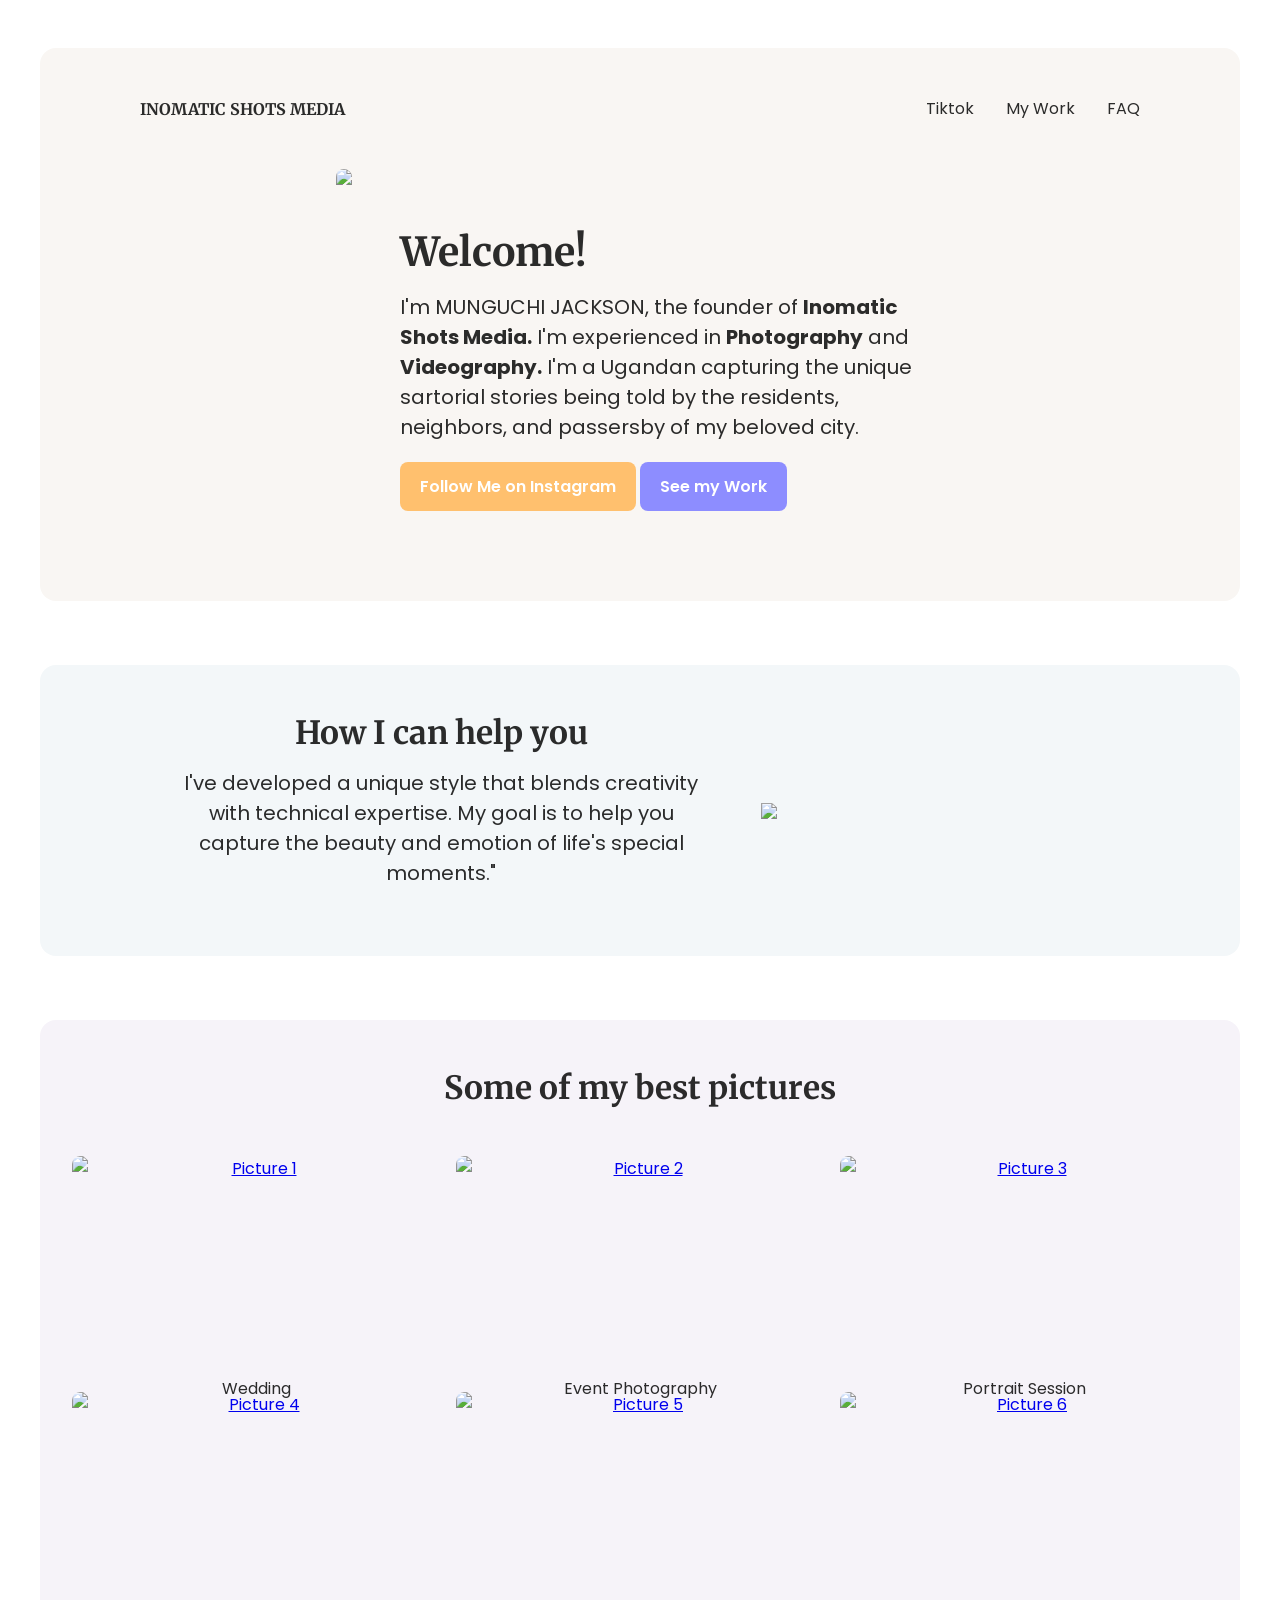
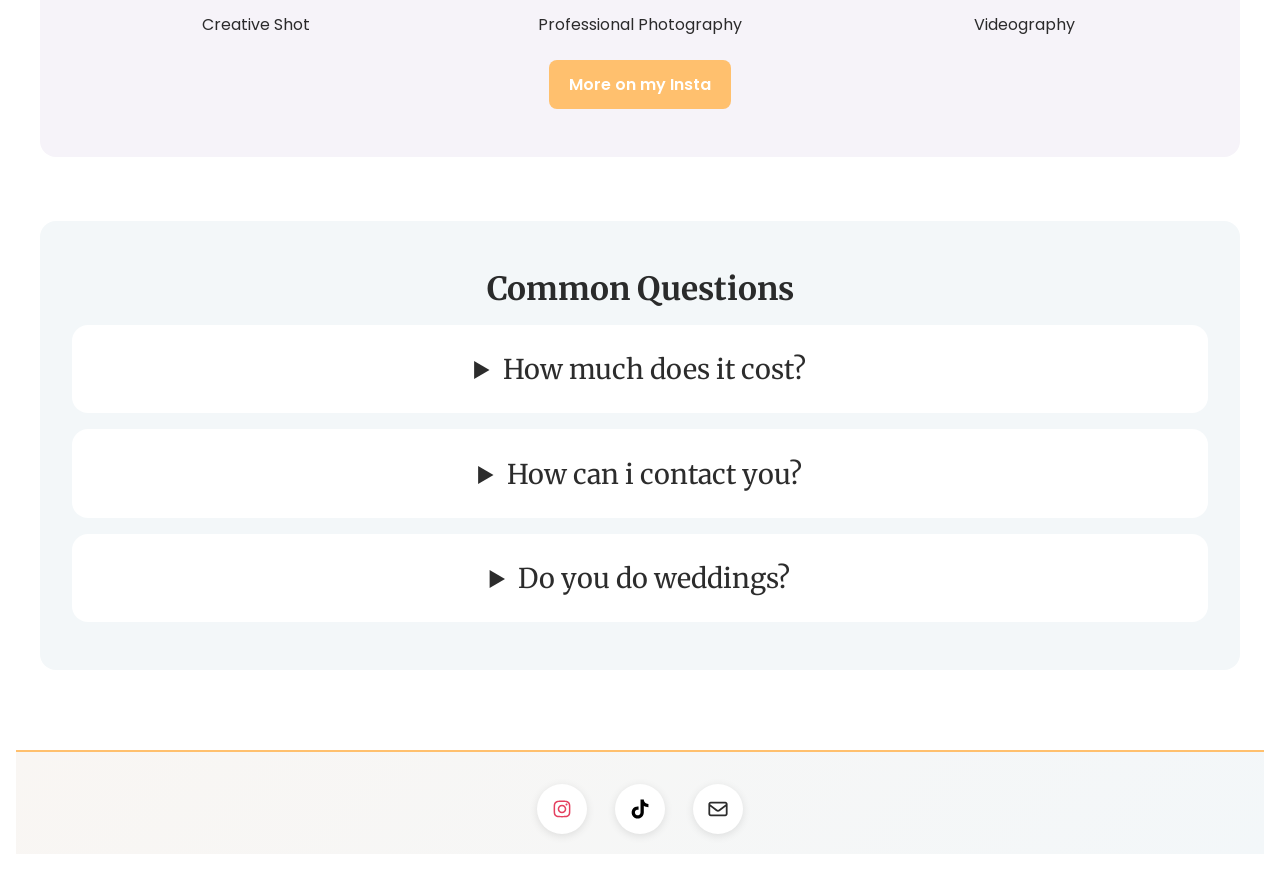
==== index.html @ 3f4a567a "Update index.html" ====
<!DOCTYPE html>
<html lang="en">
<head>
    <meta charset="UTF-8">
    <meta name="viewport" content="width=device-width, initial-scale=1.0">
    <title>INOMATIC SHOTS MEDIA</title>
    <link rel="stylesheet" href="style.css">
</head>
<body>
  <header>
    <nav>
      <ul>
        <li><a href="index.html">INOMATIC SHOTS MEDIA</a></li>
        <li><a href="index.html"></a></li>
        <li><a href="index.html">Tiktok</a></li>
        <li><a href="#my-work">My Work</a></li>
        <li><a href="#How-I-can-help-you">FAQ</a></li>
      </ul>
    </nav>
    <div class="flex-container">
      <img height="400px" widith="300px" src="images/IMG-20260106-WA0509.jpg">
      <div class="text-container">
        <h1>Welcome!</h1>
        <p>I'm MUNGUCHI JACKSON, the founder of <strong>Inomatic Shots Media.</strong> I'm experienced in <strong>Photography</strong> and <strong>Videography.</strong> I'm a Ugandan capturing the unique sartorial stories being told by the residents, neighbors, and passersby of my beloved city.</p>
        <a href="https://www.instagram.com/inomaticshotsmedia?igsh=czU2dWtiMXhmczNu&utm_source=qr" class="cta-button">Follow Me on Instagram</a>
        <a href="#my-work" class="cta-button secondary">See my Work</a>
      </div>
    </div>
  </header> 
    
  <section id="How-I-can-help-you">
      <div class="flex-container">
          <div class="text-container">
              <h2>How I can help you</h2>
              <p>I've developed a unique style that blends creativity with technical expertise. My goal is to help you capture the beauty and emotion of life's special moments."</p>
          </div>
          <img width="350px" src="images/undraw_product-photography_pouq.svg">
      </div>
  </section> 
   
  <section id="my-work"> 
      <h2>Some of my best pictures</h2>
      <div class="grid-container">
          <figure style="grid-area: img-1;">
          <a href="images/IMG-20260106-WA0435.jpg" target="_blank" aria-label="Open image 1">
            <img src="images/IMG-20260106-WA0435.jpg" alt="Picture 1">
          </a>
          <figcaption>Wedding</figcaption>
        </figure>
        <figure style="grid-area: img-2;">
          <a href="images/IMG-20260106-WA0458.jpg" target="_blank" aria-label="Open image 2">
            <img src="images/IMG-20260106-WA0458.jpg" alt="Picture 2">
          </a>
          <figcaption>Event Photography</figcaption>
        </figure>
        <figure style="grid-area: img-3;">
          <a href="images/IMG-20260106-WA0470.jpg" target="_blank" aria-label="Open image 3">
            <img src="images/IMG-20260106-WA0470.jpg" alt="Picture 3">
          </a>
          <figcaption>Portrait Session</figcaption>
        </figure>
        <figure style="grid-area: img-4;">
          <a href="images/IMG-20260106-WA0492.jpg" target="_blank" aria-label="Open image 4">
            <img src="images/IMG-20260106-WA0492.jpg" alt="Picture 4">
          </a>
          <figcaption>Creative Shot</figcaption>
        </figure>
        <figure style="grid-area: img-5;">
          <a href="images/IMG-20260106-WA0478.jpg" target="_blank" aria-label="Open image 5">
            <img src="images/IMG-20260106-WA0478.jpg" alt="Picture 5">
          </a>
          <figcaption>Professional Photography</figcaption>
        </figure>
        <figure style="grid-area: img-6;">
          <a href="images/IMG-20260106-WA0474.jpg" target="_blank" aria-label="Open image 6">
            <img src="images/IMG-20260106-WA0474.jpg" alt="Picture 6">
          </a>
          <figcaption>Videography</figcaption>
        </figure> 
     </div>
      <a href="https://www.instagram.com/inomaticshotsmedia?igsh=czU2dWtiMXhmczNu&utm_source=qr" class="cta-button">More on my Insta</a>
  </section>
    
    <section>
        <h2>Common Questions</h2>
        <details>
            <summary>How much does it cost?</summary>
            <p>Ah, Pricing can vary depending on several factors, like the type of photo, location, and what you'll be using it for. Are you looking for a casual shoot or something more professional? 📸 Let's chat about your needs, and I'll give you a better idea!</p>
        </details>
        <details>
            <summary>How can i contact you?</summary>
            <p>Ah, Pricing can vary depending on several factors, like the type of photo, location, and what you'll be using it for. Are you looking for a casual shoot or something more professional? 📸 Let's chat about your needs, and I'll give you a better idea!</p>
        </details>
        <details>
            <summary>Do you do weddings?</summary>
            <p>Ah, Pricing can vary depending on several factors, like the type of photo, location, and what you'll be using it for. Are you looking for a casual shoot or something more professional? 📸 Let's chat about your needs.</p>
        </details>
    </section>
    <footer class="site-footer">
    <a class="social instagram" href="https://www.instagram.com/inomaticshotsmedia" target="_blank" rel="noopener noreferrer" aria-label="Inomatic Shots Media on Instagram">
      <svg xmlns="http://www.w3.org/2000/svg" viewBox="0 0 640 640"><!--!Font Awesome Free v7.2.0 by @fontawesome - https://fontawesome.com License - https://fontawesome.com/license/free Copyright 2026 Fonticons, Inc.--><path d="M320.3 205C256.8 204.8 205.2 256.2 205 319.7C204.8 383.2 256.2 434.8 319.7 435C383.2 435.2 434.8 383.8 435 320.3C435.2 256.8 383.8 205.2 320.3 205zM319.7 245.4C360.9 245.2 394.4 278.5 394.6 319.7C394.8 360.9 361.5 394.4 320.3 394.6C279.1 394.8 245.6 361.5 245.4 320.3C245.2 279.1 278.5 245.6 319.7 245.4zM413.1 200.3C413.1 185.5 425.1 173.5 439.9 173.5C454.7 173.5 466.7 185.5 466.7 200.3C466.7 215.1 454.7 227.1 439.9 227.1C425.1 227.1 413.1 215.1 413.1 200.3zM542.8 227.5C541.1 191.6 532.9 159.8 506.6 133.6C480.4 107.4 448.6 99.2 412.7 97.4C375.7 95.3 264.8 95.3 227.8 97.4C192 99.1 160.2 107.3 133.9 133.5C107.6 159.7 99.5 191.5 97.7 227.4C95.6 264.4 95.6 375.3 97.7 412.3C99.4 448.2 107.6 480 133.9 506.2C160.2 532.4 191.9 540.6 227.8 542.4C264.8 544.5 375.7 544.5 412.7 542.4C448.6 540.7 480.4 532.5 506.6 506.2C532.8 480 541 448.2 542.8 412.3C544.9 375.3 544.9 264.5 542.8 227.5zM495 452C487.2 471.6 472.1 486.7 452.4 494.6C422.9 506.3 352.9 503.6 320.3 503.6C287.7 503.6 217.6 506.2 188.2 494.6C168.6 486.8 153.5 471.7 145.6 452C133.9 422.5 136.6 352.5 136.6 319.9C136.6 287.3 134 217.2 145.6 187.8C153.4 168.2 168.5 153.1 188.2 145.2C217.7 133.5 287.7 136.2 320.3 136.2C352.9 136.2 423 133.6 452.4 145.2C472 153 487.1 168.1 495 187.8C506.7 217.3 504 287.3 504 319.9C504 352.5 506.7 422.6 495 452z"/>
      </svg>
    </a>

    <a class="social tiktok" href="https://www.tiktok.com/@inomatic_shots_ug" target="_blank" rel="noopener noreferrer" aria-label="Inomatic Shots Media on TikTok">
      <svg xmlns="http://www.w3.org/2000/svg" viewBox="0 0 640 640"><!--!Font Awesome Free v7.2.0 by @fontawesome - https://fontawesome.com License - https://fontawesome.com/license/free Copyright 2026 Fonticons, Inc.--><path d="M544.5 273.9C500.5 274 457.5 260.3 421.7 234.7L421.7 413.4C421.7 446.5 411.6 478.8 392.7 506C373.8 533.2 347.1 554 316.1 565.6C285.1 577.2 251.3 579.1 219.2 570.9C187.1 562.7 158.3 545 136.5 520.1C114.7 495.2 101.2 464.1 97.5 431.2C93.8 398.3 100.4 365.1 116.1 336C131.8 306.9 156.1 283.3 185.7 268.3C215.3 253.3 248.6 247.8 281.4 252.3L281.4 342.2C266.4 337.5 250.3 337.6 235.4 342.6C220.5 347.6 207.5 357.2 198.4 369.9C189.3 382.6 184.4 398 184.5 413.8C184.6 429.6 189.7 444.8 199 457.5C208.3 470.2 221.4 479.6 236.4 484.4C251.4 489.2 267.5 489.2 282.4 484.3C297.3 479.4 310.4 469.9 319.6 457.2C328.8 444.5 333.8 429.1 333.8 413.4L333.8 64L421.8 64C421.7 71.4 422.4 78.9 423.7 86.2C426.8 102.5 433.1 118.1 442.4 131.9C451.7 145.7 463.7 157.5 477.6 166.5C497.5 179.6 520.8 186.6 544.6 186.6L544.6 274z"/></svg>
    </a>

    <a class="social email" href="mailto:jackson.munguchi5@gmail.com?subject=Booking%20Inquiry" aria-label="Email Inomatic Shots Media">
      <svg xmlns="http://www.w3.org/2000/svg" viewBox="0 0 640 640"><!--!Font Awesome Free v7.2.0 by @fontawesome - https://fontawesome.com License - https://fontawesome.com/license/free Copyright 2026 Fonticons, Inc.--><path d="M125.4 128C91.5 128 64 155.5 64 189.4C64 190.3 64 191.1 64.1 192L64 192L64 448C64 483.3 92.7 512 128 512L512 512C547.3 512 576 483.3 576 448L576 192L575.9 192C575.9 191.1 576 190.3 576 189.4C576 155.5 548.5 128 514.6 128L125.4 128zM528 256.3L528 448C528 456.8 520.8 464 512 464L128 464C119.2 464 112 456.8 112 448L112 256.3L266.8 373.7C298.2 397.6 341.7 397.6 373.2 373.7L528 256.3zM112 189.4C112 182 118 176 125.4 176L514.6 176C522 176 528 182 528 189.4C528 193.6 526 197.6 522.7 200.1L344.2 335.5C329.9 346.3 310.1 346.3 295.8 335.5L117.3 200.1C114 197.6 112 193.6 112 189.4z"/></svg>
    </a>
    </footer>
</body>
</html>
---- style.css ----
@import url('https://fonts.googleapis.com/css2?family=Merriweather:ital,opsz,wght@0,18..144,300..900;1,18..144,300..900&display=swap');
@import url('https://fonts.googleapis.com/css2?family=Poppins:ital,wght@0,100;0,200;0,300;0,400;0,500;0,600;0,703q0;0,800;0,900;1,100;1,200;1,300;1,400;1,500;1,600;1,700;1,800;1,900&display=swap');

:root {
  --base-color: #ffffff;
  --text-color: #000000d3;
  --primary-color: #ffc06e;
  --secondary-color: #8D8DFF;
  --color-1: #F9F6F3;
  --color-2: #F3F7F9;
  --color-3: #F6F3F9;
}

* {
  margin: 0;
  padding: 0;
  box-sizing: border-box;
}

html {
  font-family: Poppins, 'Segoe UI', Tahoma, Geneva, Verdana, sans-serif;
  color: var(--text-color);
}

body {
  padding: 1em;
  background-color: var(--base-color);
  display: flex;
  flex-direction: column;
  min-height: 100vh;
}

h1, h2, h3 {
  font-family: Merriweather, Poppins, 'Segoe UI', Tahoma, Geneva, Verdana, sans-serif;
}

nav {
  margin: 1em auto 3em auto;
  width: min(1000px, 100%);
}

nav ul {
  display: flex;
  align-items: center;
  list-style-type: none;
  gap: 2em;
}

nav li:first-child {
  margin-right: auto;
  font-family: Merriweather, Poppins;
  font-weight: bold;
}

nav a {
  text-decoration: none;
  color: var(--text-color);
}

nav a:hover {
  text-decoration: underline;
}

header, section {
  margin: 2em auto;
  width: min(75em, 100%);
  background-color: var(--color-1);
  padding: min(2em, 15%);
  border-radius: 1em;
}

.flex-container {
  display: flex;
  justify-content: center;
  align-items: center;
  flex-wrap: wrap;
  gap: 3em;
}

header img {
  max-width: 100%;
  border-radius: 1em;
  object-fit: cover;
  object-position: bottom;
}

.text-container {
  flex: 0 1 34em;
}

h1 {
  font-size: 2.5rem;
}

.text-container p {
  margin: .75em 0 1em 0;
  font-size: 1.25rem;
}

.cta-button {
  display: inline-block;
  text-decoration: none;
  color: white;
  background-color: var(--primary-color);
  padding: .75em 1.25em;
  border-radius: .5em;
  font-weight: 600;
}

.secondary {
  background-color: var(--secondary-color);
}

section {
  padding: 3em min(2em, 15%);
  background-color: var(--color-2);
  text-align: center;
}

h2 {
  font-size: 2rem;
}

section p {
  margin-top: 1em;
  font-size: 1.25rem;
}

section#my-work {
  background-color: var(--color-3);
}

.grid-container {
  margin-top: 3em;
  margin-bottom: 3em;
  display: grid;
  width: 100%;
  grid-template-columns: repeat(3, 1fr);
  grid-auto-rows: 220px;
  grid-template-areas:
    "img-1 img-2 img-3"
    "img-4 img-5 img-6";
  gap: 1em;
}

.grid-container a {
  display: block;
  height: 100%;
  overflow: hidden;
  border-radius: .5em;
  
}

.grid-container img {
  display: block;
  height: 100%;
  width: 100%;
  insert: 0;
  object-fit: cover;
  border-radius: .5em;
  transition: transform 0.25s ease;
}

.grid-containter a:hover img {
 transform: scale(1.05);
}

details {
  margin-top: 1em;
  background-color: var(--base-color);
  border-radius: 1em;
}

details summary {
  padding: 1em;
  font-size: 1.7rem;
  font-family: Merriweather, Poppins, 'Segoe UI', Tahoma, Geneva, Verdana, sans-serif;
}

details p {
  padding: 0 2em 2em 2em;
}

footer {
  padding-bottom: 1.5em;
  text-align: center;
  margin-top: auto;
}

footer a {
  margin: 0 1em;
  text-decoration: none;
  color: var(--text-color);
}

footer a:hover {
  text-decoration: underline;
}

.site-footer {
  text-align: center;
  padding: 2em 0 1.25em 0;
  margin: 3em auto 0;
  width: 100%;
  background: linear-gradient(135deg, var(--color-1) 0%, var(--color-2) 100%);
  border-top: 2px solid var(--primary-color);
}

.site-footer .social {
  display: inline-flex;
  align-items: center;
  justify-content: center;
  width: 50px;
  height: 50px;
  margin: 0 .75em;
  border-radius: 50%;
  color: #111;
  background: white;
  text-decoration: none;
  transition: transform .15s ease, box-shadow .15s ease, background-color .15s ease;
  box-shadow: 0 2px 8px rgba(0,0,0,0.1);
}

.site-footer .instagram { color: #E4405F; }
.site-footer .tiktok    { color: #010101; }
.site-footer .email     { color: var(--text-color); }

.site-footer .social svg {
  width: 24px;
  height: 24px;
  fill: currentColor;
  display: block;
}

.site-footer .social:hover,
.site-footer .social:focus {
  transform: translateY(-6px);
  box-shadow: 0 8px 16px rgba(0,0,0,0.15);
  outline: none;
  background-color: var(--primary-color);
}

.site-footer .social:hover svg,
.site-footer .social:focus svg {
  color: white;
}

.site-footer .social:focus {
  box-shadow: 0 0 0 4px rgba(255, 192, 110, 0.3), 0 8px 16px rgba(0,0,0,0.15);
}

@media(max-width: 900px){
  header {
    text-align: center;
  }
  
  header .text-container {
    padding-top: 0;
  }
}

@media(max-widith: 480px) {
  nav li {
    display: none;
  }
  
  nav li:first-child,
  nav li:last-child {
    display: block;
  }
  
  header {
    margin-top: 0;
  }
  
  .cta-button {
    margin-top: .5em;
    width: 100%;
  }
  
  .grid-container {
    display: flex;
    flex-direction: column;
  }
  
  .text-container p {
    font-size: 1rem;
  }
  
  h2 {
    font-size: 1.5rem;
  }
  
  .site-footer .social {
    width: 44px;
    height: 44px;
  }
}
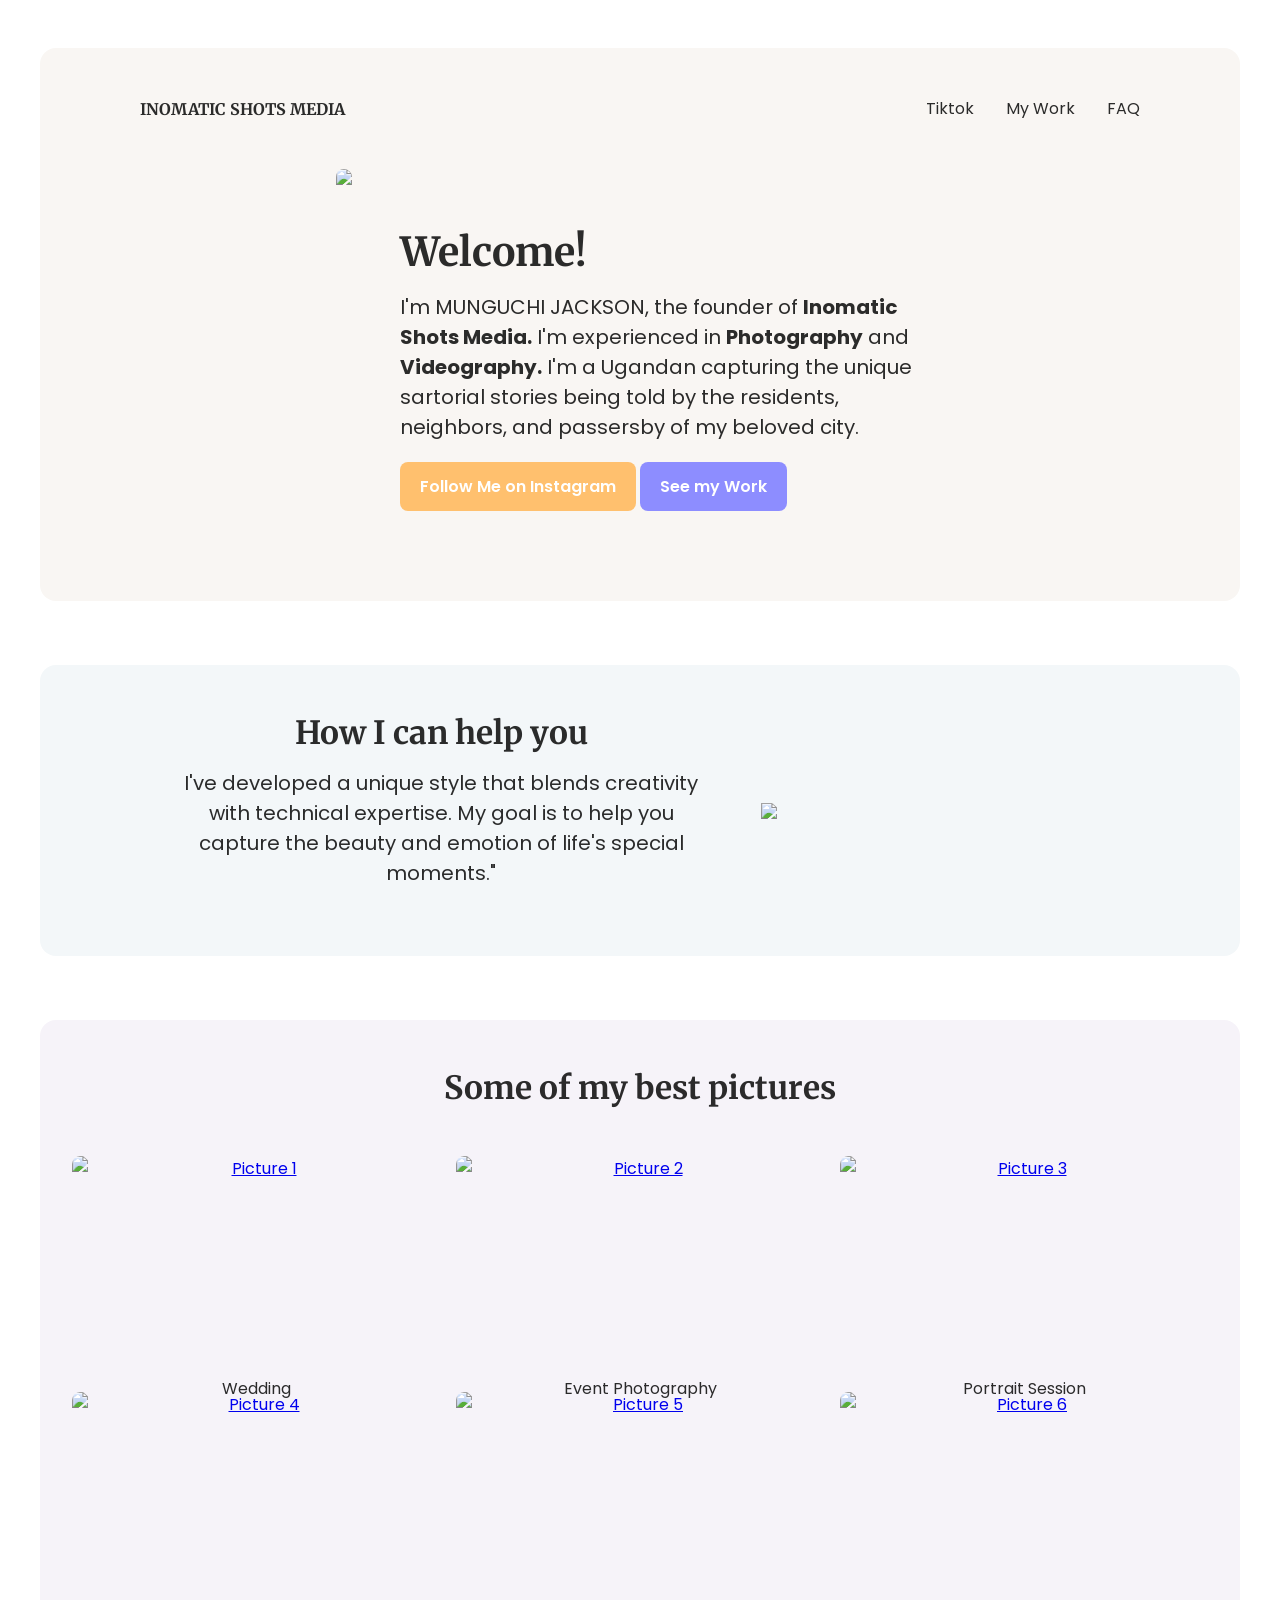
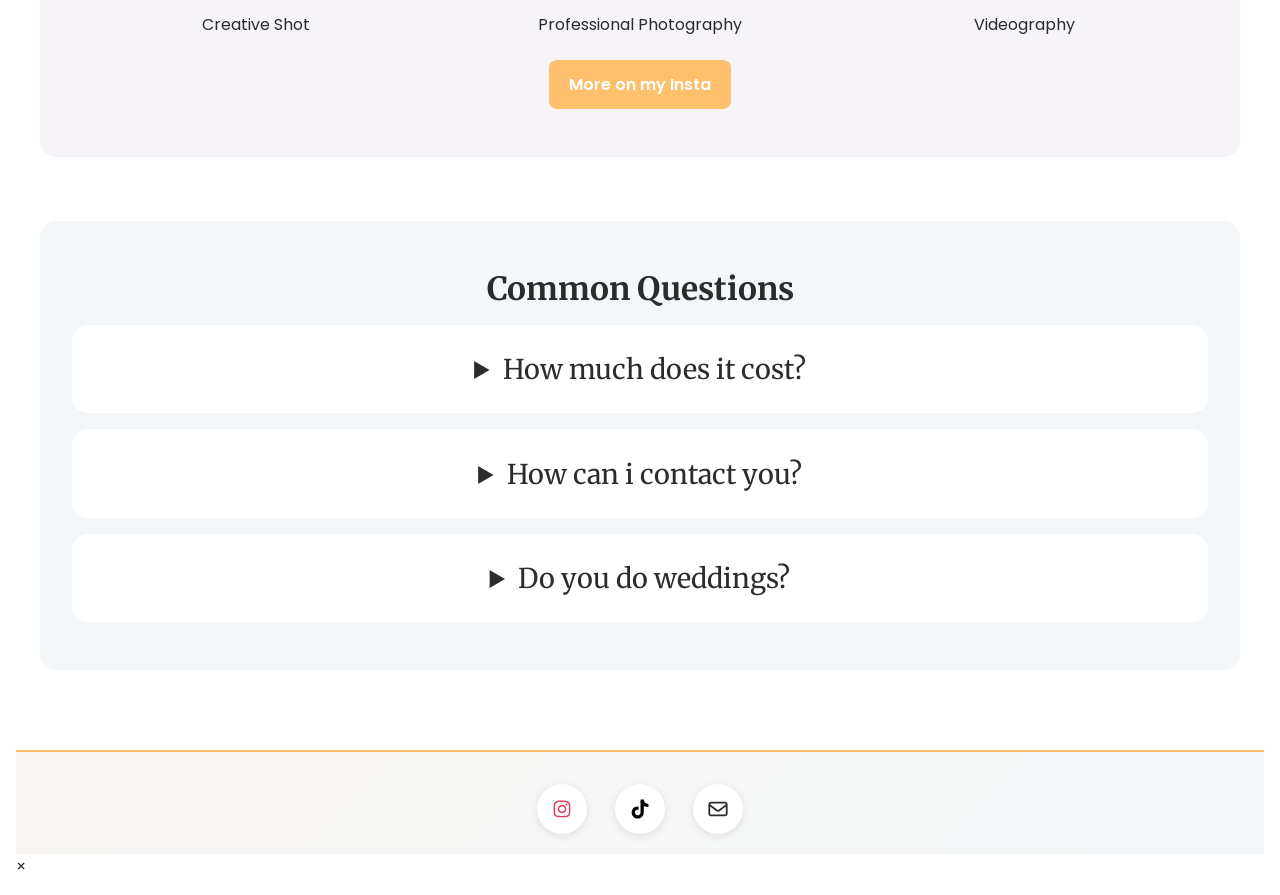
==== commit 8f8af34f: "Update index.html" ====
--- a/index.html
+++ b/index.html
@@ -41,7 +41,7 @@
   <section id="my-work"> 
       <h2>Some of my best pictures</h2>
       <div class="grid-container">
-          <figure style="grid-area: img-1;">
+     <figure style="grid-area: img-1;">
           <a href="images/IMG-20260106-WA0435.jpg" target="_blank" aria-label="Open image 1">
             <img src="images/IMG-20260106-WA0435.jpg" alt="Picture 1">
           </a>
@@ -76,8 +76,8 @@
             <img src="images/IMG-20260106-WA0474.jpg" alt="Picture 6">
           </a>
           <figcaption>Videography</figcaption>
-        </figure> 
-     </div>
+        </figure>
+      </div>
       <a href="https://www.instagram.com/inomaticshotsmedia?igsh=czU2dWtiMXhmczNu&utm_source=qr" class="cta-button">More on my Insta</a>
   </section>
     
@@ -110,5 +110,14 @@
       <svg xmlns="http://www.w3.org/2000/svg" viewBox="0 0 640 640"><!--!Font Awesome Free v7.2.0 by @fontawesome - https://fontawesome.com License - https://fontawesome.com/license/free Copyright 2026 Fonticons, Inc.--><path d="M125.4 128C91.5 128 64 155.5 64 189.4C64 190.3 64 191.1 64.1 192L64 192L64 448C64 483.3 92.7 512 128 512L512 512C547.3 512 576 483.3 576 448L576 192L575.9 192C575.9 191.1 576 190.3 576 189.4C576 155.5 548.5 128 514.6 128L125.4 128zM528 256.3L528 448C528 456.8 520.8 464 512 464L128 464C119.2 464 112 456.8 112 448L112 256.3L266.8 373.7C298.2 397.6 341.7 397.6 373.2 373.7L528 256.3zM112 189.4C112 182 118 176 125.4 176L514.6 176C522 176 528 182 528 189.4C528 193.6 526 197.6 522.7 200.1L344.2 335.5C329.9 346.3 310.1 346.3 295.8 335.5L117.3 200.1C114 197.6 112 193.6 112 189.4z"/></svg>
     </a>
     </footer>
+    
+    <!-- Lightbox Modal -->
+    <div id="lightbox-modal" class="lightbox">
+      <span class="close">&times;</span>
+      <img class="lightbox-content" src="" alt="">
+      <div class="lightbox-caption"></div>
+    </div>
+
+    <script src="script.js"></script>
 </body>
 </html>
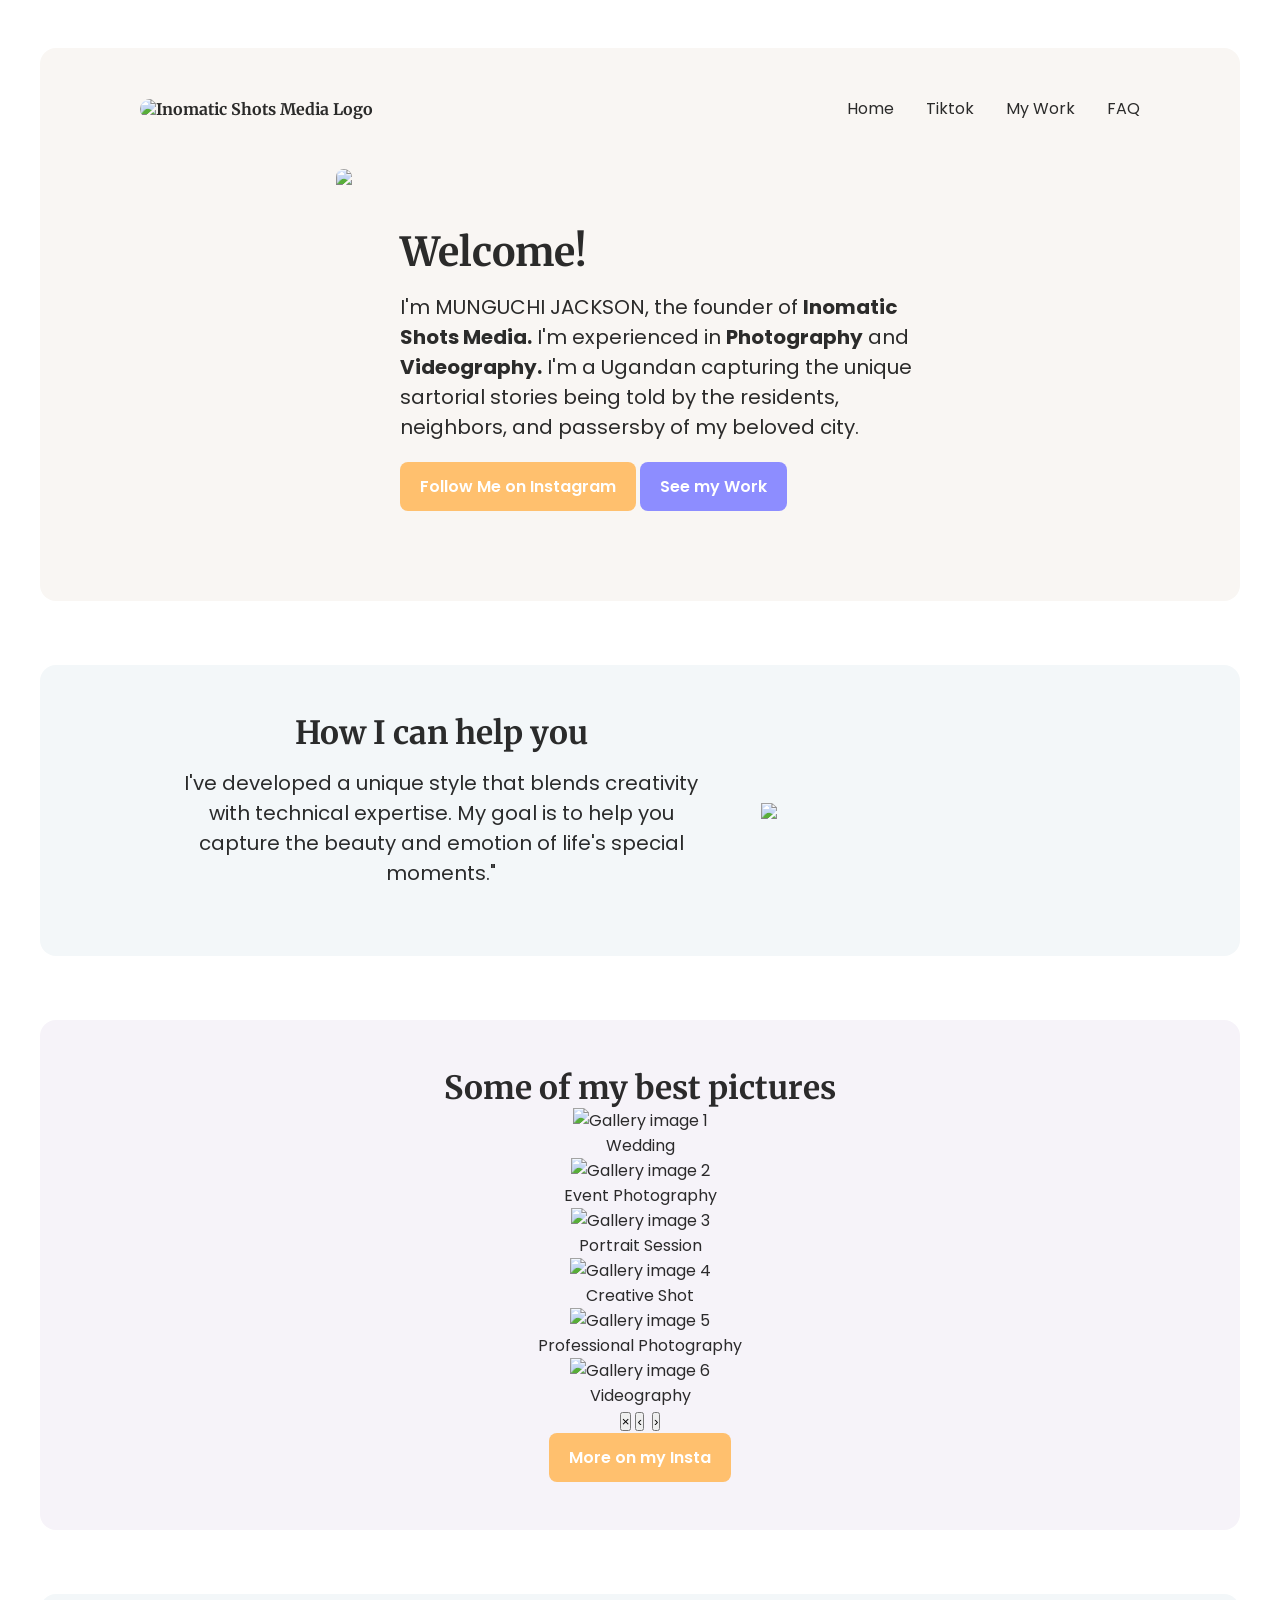
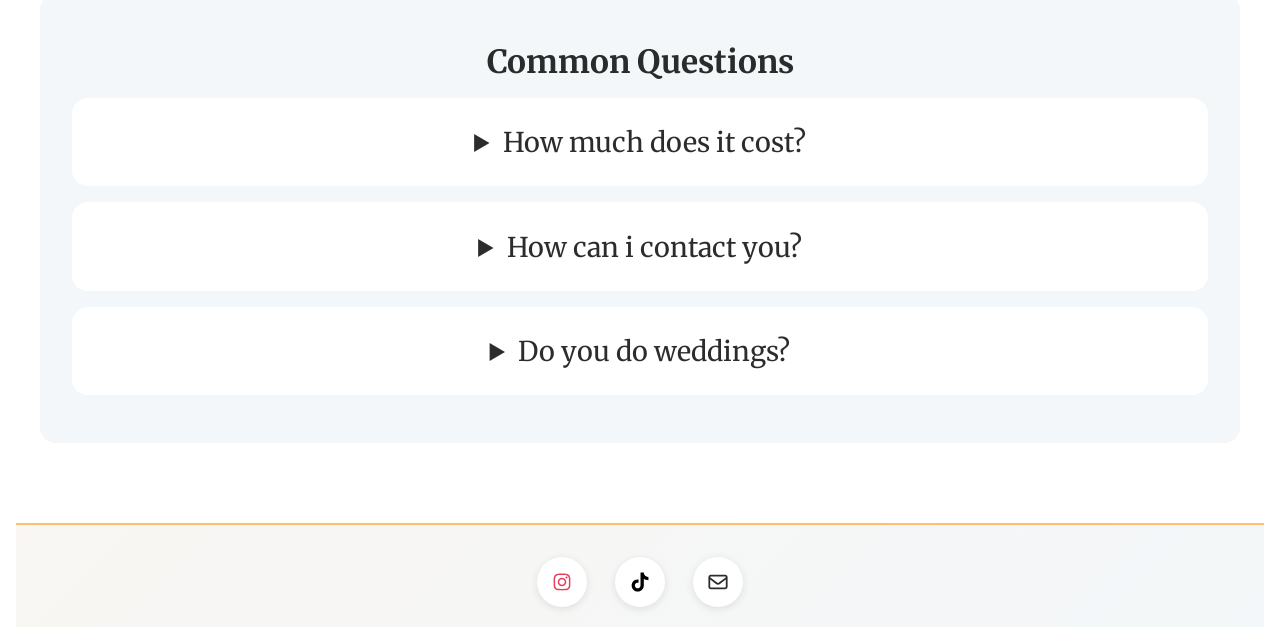
==== commit 239945da: "Add files via upload" ====
--- a/index.html
+++ b/index.html
@@ -5,20 +5,21 @@
     <meta name="viewport" content="width=device-width, initial-scale=1.0">
     <title>INOMATIC SHOTS MEDIA</title>
     <link rel="stylesheet" href="style.css">
+    <link rel="stylesheet" href="lightbox.css">   
 </head>
 <body>
   <header>
     <nav>
       <ul>
-        <li><a href="index.html">INOMATIC SHOTS MEDIA</a></li>
-        <li><a href="index.html"></a></li>
+        <li><a href="index.html"><img src="logo.png" alt="Inomatic Shots Media Logo"></a></li>
+        <li><a href="index.html">Home</a></li>
         <li><a href="index.html">Tiktok</a></li>
         <li><a href="#my-work">My Work</a></li>
         <li><a href="#How-I-can-help-you">FAQ</a></li>
       </ul>
     </nav>
     <div class="flex-container">
-      <img height="400px" widith="300px" src="images/IMG-20260106-WA0509.jpg">
+      <img height="400px" widith="300px" src="CEO.jpeg">
       <div class="text-container">
         <h1>Welcome!</h1>
         <p>I'm MUNGUCHI JACKSON, the founder of <strong>Inomatic Shots Media.</strong> I'm experienced in <strong>Photography</strong> and <strong>Videography.</strong> I'm a Ugandan capturing the unique sartorial stories being told by the residents, neighbors, and passersby of my beloved city.</p>
@@ -34,50 +35,50 @@
               <h2>How I can help you</h2>
               <p>I've developed a unique style that blends creativity with technical expertise. My goal is to help you capture the beauty and emotion of life's special moments."</p>
           </div>
-          <img width="350px" src="images/undraw_product-photography_pouq.svg">
+          <img width="350px" src="C:\Users\INOMATICSHOTS MEDIA\Downloads\website\Inomatic shoots media\IMG-20260106-WA0509.jpg">
       </div>
   </section> 
-   
+  
   <section id="my-work"> 
       <h2>Some of my best pictures</h2>
-      <div class="grid-container">
+      <div class="gallery" id="gallery">
      <figure style="grid-area: img-1;">
-          <a href="images/IMG-20260106-WA0435.jpg" target="_blank" aria-label="Open image 1">
-            <img src="images/IMG-20260106-WA0435.jpg" alt="Picture 1">
+       <img src="IMG-20260106-WA0435.jpg" data-full="IMG-20260106-WA0435.jpg" alt="Gallery image 1">   
           </a>
           <figcaption>Wedding</figcaption>
         </figure>
         <figure style="grid-area: img-2;">
-          <a href="images/IMG-20260106-WA0458.jpg" target="_blank" aria-label="Open image 2">
-            <img src="images/IMG-20260106-WA0458.jpg" alt="Picture 2">
-          </a>
+          <img src="IMG-20260106-WA0458.jpg" data-full="IMG-20260106-WA0458.jpg" alt="Gallery image 2">
           <figcaption>Event Photography</figcaption>
         </figure>
         <figure style="grid-area: img-3;">
-          <a href="images/IMG-20260106-WA0470.jpg" target="_blank" aria-label="Open image 3">
-            <img src="images/IMG-20260106-WA0470.jpg" alt="Picture 3">
+         <img src="IMG-20260106-WA0470.jpg" data-full="IMG-20260106-WA0470.jpg" alt="Gallery image 3"> 
           </a>
           <figcaption>Portrait Session</figcaption>
         </figure>
         <figure style="grid-area: img-4;">
-          <a href="images/IMG-20260106-WA0492.jpg" target="_blank" aria-label="Open image 4">
-            <img src="images/IMG-20260106-WA0492.jpg" alt="Picture 4">
-          </a>
+          <img src="IMG-20260106-WA0492.jpg" data-full="IMG-20260106-WA0492.jpg" alt="Gallery image 4">
           <figcaption>Creative Shot</figcaption>
         </figure>
         <figure style="grid-area: img-5;">
-          <a href="images/IMG-20260106-WA0478.jpg" target="_blank" aria-label="Open image 5">
-            <img src="images/IMG-20260106-WA0478.jpg" alt="Picture 5">
-          </a>
+          <img src="IMG-20260106-WA0480.jpg" data-full="IMG-20260106-WA0480.jpg" alt="Gallery image 5">
           <figcaption>Professional Photography</figcaption>
         </figure>
         <figure style="grid-area: img-6;">
-          <a href="images/IMG-20260106-WA0474.jpg" target="_blank" aria-label="Open image 6">
-            <img src="images/IMG-20260106-WA0474.jpg" alt="Picture 6">
+          <img src="IMG-20260106-WA0486.jpg" data-full="IMG-20260106-WA0486.jpg" alt="Gallery image 6">
           </a>
           <figcaption>Videography</figcaption>
         </figure>
       </div>
+      <div class="lightbox" id="lightbox">
+        <div class="lightbox-content">
+          <button class="lb-close" id="lbClose" aria-label="Close">&times;</button>
+          <button class="lb-prev" id="lbPrev" aria-label="Previous">&#8249;</button>
+          <img id="lbImage" src="" alt="">
+          <button class="lb-next" id="lbNext" aria-label="Next">&#8250;</button>
+        <div class="lb-counter" id="lbCounter"></div>
+      </div>
+   </div>
       <a href="https://www.instagram.com/inomaticshotsmedia?igsh=czU2dWtiMXhmczNu&utm_source=qr" class="cta-button">More on my Insta</a>
   </section>
     
@@ -110,14 +111,6 @@
       <svg xmlns="http://www.w3.org/2000/svg" viewBox="0 0 640 640"><!--!Font Awesome Free v7.2.0 by @fontawesome - https://fontawesome.com License - https://fontawesome.com/license/free Copyright 2026 Fonticons, Inc.--><path d="M125.4 128C91.5 128 64 155.5 64 189.4C64 190.3 64 191.1 64.1 192L64 192L64 448C64 483.3 92.7 512 128 512L512 512C547.3 512 576 483.3 576 448L576 192L575.9 192C575.9 191.1 576 190.3 576 189.4C576 155.5 548.5 128 514.6 128L125.4 128zM528 256.3L528 448C528 456.8 520.8 464 512 464L128 464C119.2 464 112 456.8 112 448L112 256.3L266.8 373.7C298.2 397.6 341.7 397.6 373.2 373.7L528 256.3zM112 189.4C112 182 118 176 125.4 176L514.6 176C522 176 528 182 528 189.4C528 193.6 526 197.6 522.7 200.1L344.2 335.5C329.9 346.3 310.1 346.3 295.8 335.5L117.3 200.1C114 197.6 112 193.6 112 189.4z"/></svg>
     </a>
     </footer>
-    
-    <!-- Lightbox Modal -->
-    <div id="lightbox-modal" class="lightbox">
-      <span class="close">&times;</span>
-      <img class="lightbox-content" src="" alt="">
-      <div class="lightbox-caption"></div>
-    </div>
-
     <script src="script.js"></script>
 </body>
 </html>
--- a/style.css
+++ b/style.css
@@ -155,13 +155,13 @@
   display: block;
   height: 100%;
   width: 100%;
-  insert: 0;
+  inset: 0;
   object-fit: cover;
   border-radius: .5em;
   transition: transform 0.25s ease;
 }
 
-.grid-containter a:hover img {
+.grid-container a:hover img {
  transform: scale(1.05);
 }
 
@@ -259,7 +259,7 @@
   }
 }
 
-@media(max-widith: 480px) {
+@media(max-width: 480px) {
   nav li {
     display: none;
   }
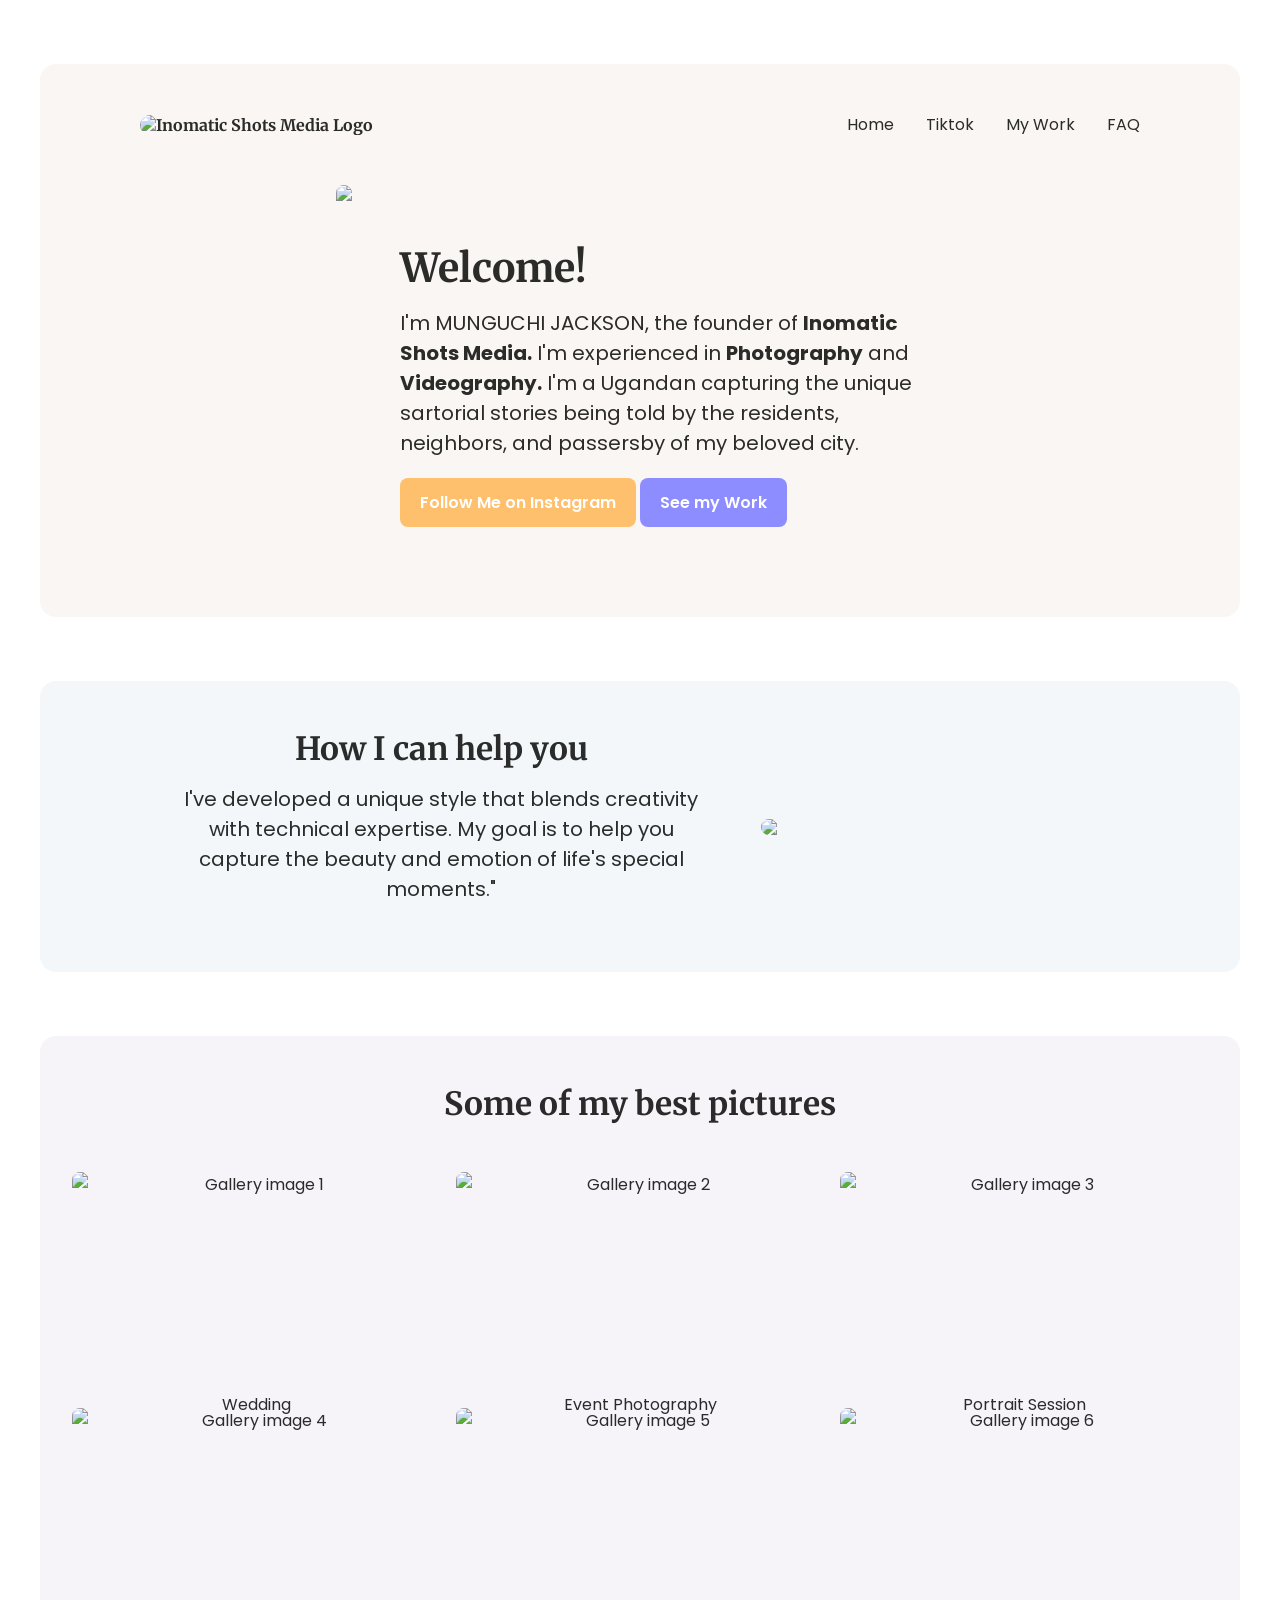
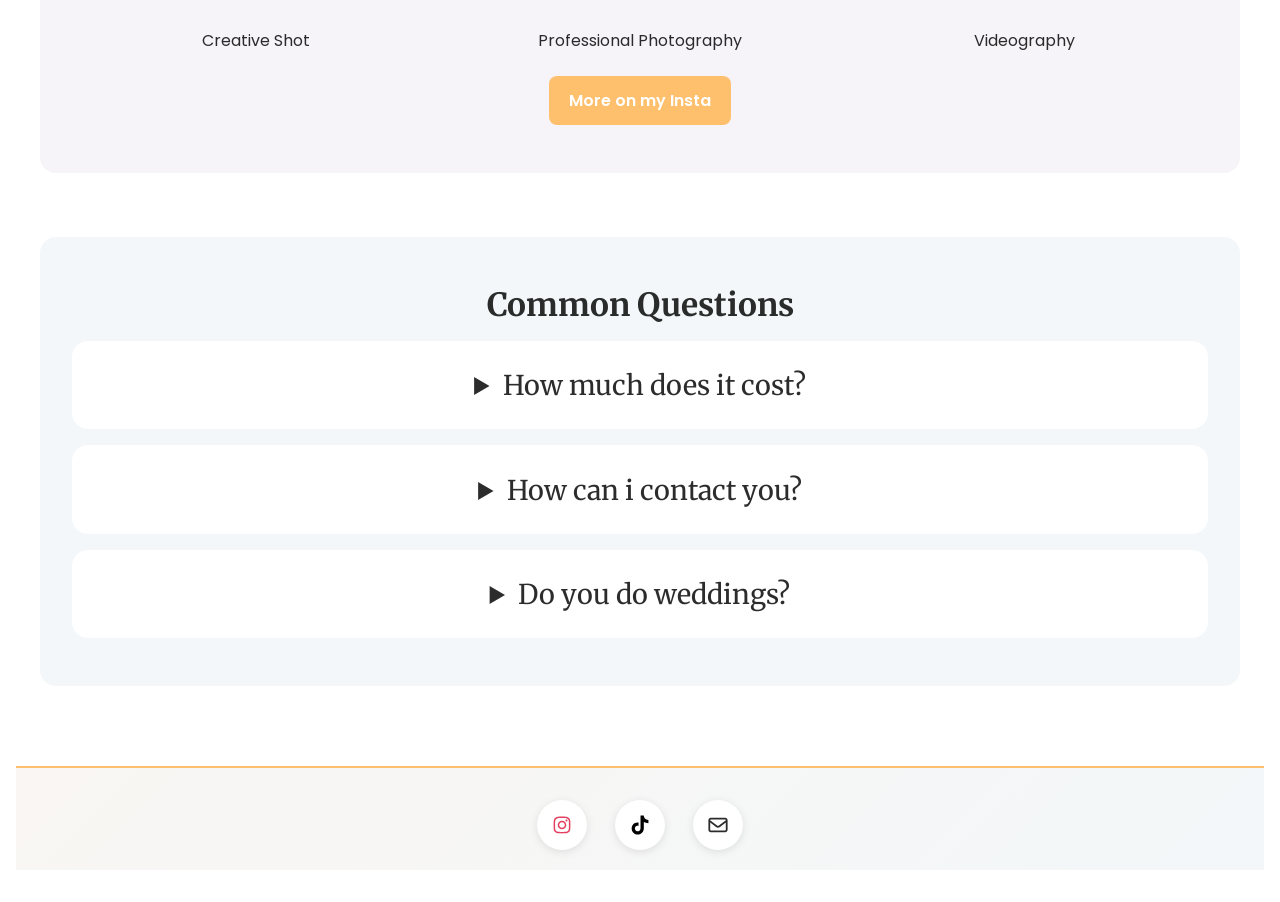
==== commit e0a1cafb: "Update index.html" ====
--- a/index.html
+++ b/index.html
@@ -11,7 +11,7 @@
   <header>
     <nav>
       <ul>
-        <li><a href="index.html"><img src="logo.png" alt="Inomatic Shots Media Logo"></a></li>
+        <li><a href="index.html"><img src="image/logo.png" alt="Inomatic Shots Media Logo"></a></li>
         <li><a href="index.html">Home</a></li>
         <li><a href="index.html">Tiktok</a></li>
         <li><a href="#my-work">My Work</a></li>
--- a/style.css
+++ b/style.css
@@ -23,7 +23,7 @@
 }
 
 body {
-  padding: 1em;
+  padding: 2rem 1rem;
   background-color: var(--base-color);
   display: flex;
   flex-direction: column;
@@ -55,6 +55,11 @@
 nav a {
   text-decoration: none;
   color: var(--text-color);
+}
+
+nav img {
+  max-height: 100px;
+  border-radius: 1em;
 }
 
 nav a:hover {
@@ -75,6 +80,13 @@
   align-items: center;
   flex-wrap: wrap;
   gap: 3em;
+}
+
+.flex-container img {
+  max-width: 100%;
+  border-radius: 1em;
+  object-fit: cover;
+  object-position: bottom;
 }
 
 header img {
@@ -130,7 +142,7 @@
   background-color: var(--color-3);
 }
 
-.grid-container {
+.gallery {
   margin-top: 3em;
   margin-bottom: 3em;
   display: grid;
@@ -143,7 +155,7 @@
   gap: 1em;
 }
 
-.grid-container a {
+.gallery a {
   display: block;
   height: 100%;
   overflow: hidden;
@@ -151,18 +163,85 @@
   
 }
 
-.grid-container img {
+.gallery img {
   display: block;
   height: 100%;
   width: 100%;
   inset: 0;
   object-fit: cover;
   border-radius: .5em;
-  transition: transform 0.25s ease;
-}
-
-.grid-container a:hover img {
- transform: scale(1.05);
+  display: block;
+  transition: transform 0.15s ease, box-shadow 0.15s ease;
+}
+
+.gallery img:hover {
+  transform: scale(1.03);
+  box-shadow: 0 4px 14px rgba(0,0,0,0.2);
+}
+
+/* Lightbox */
+.lightbox {
+  display: none;
+  position: fixed;
+  inset: 0;
+  background: rgba(0,0,0,0.92);
+  z-index: 1000;
+  align-items: center;
+  justify-content: center;
+}
+.lightbox.active { display: flex; }
+
+.lightbox-content {
+  position: relative;
+  max-width: 90vw;
+  max-height: 90vh;
+  display: flex;
+  align-items: center;
+  justify-content: center;
+}
+.lightbox img {
+  max-width: 90vw;
+  max-height: 85vh;
+  border-radius: 6px;
+  user-select: none;
+}
+
+.lb-close, .lb-prev, .lb-next {
+  position: absolute;
+  background: rgba(255,255,255,0.1);
+  border: none;
+  color: #fff;
+  font-size: 1.6rem;
+  width: 44px;
+  height: 44px;
+  border-radius: 50%;
+  cursor: pointer;
+  display: flex;
+  align-items: center;
+  justify-content: center;
+  transition: background 0.15s ease;
+}
+.lb-close:hover, .lb-prev:hover, .lb-next:hover {
+  background: rgba(255,255,255,0.25);
+}
+.lb-close { top: -55px; right: 0; }
+.lb-prev { left: -60px; top: 50%; transform: translateY(-50%); }
+.lb-next { right: -60px; top: 50%; transform: translateY(-50%); }
+
+.lb-counter {
+  position: absolute;
+  bottom: -40px;
+  left: 50%;
+  transform: translateX(-50%);
+  color: #ccc;
+  font-size: 0.9rem;
+  letter-spacing: 0.05em;
+}
+
+@media (max-width: 640px) {
+  .lb-prev { left: 6px; }
+  .lb-next { right: 6px; }
+  .lb-close { top: 6px; right: 6px; }
 }
 
 details {
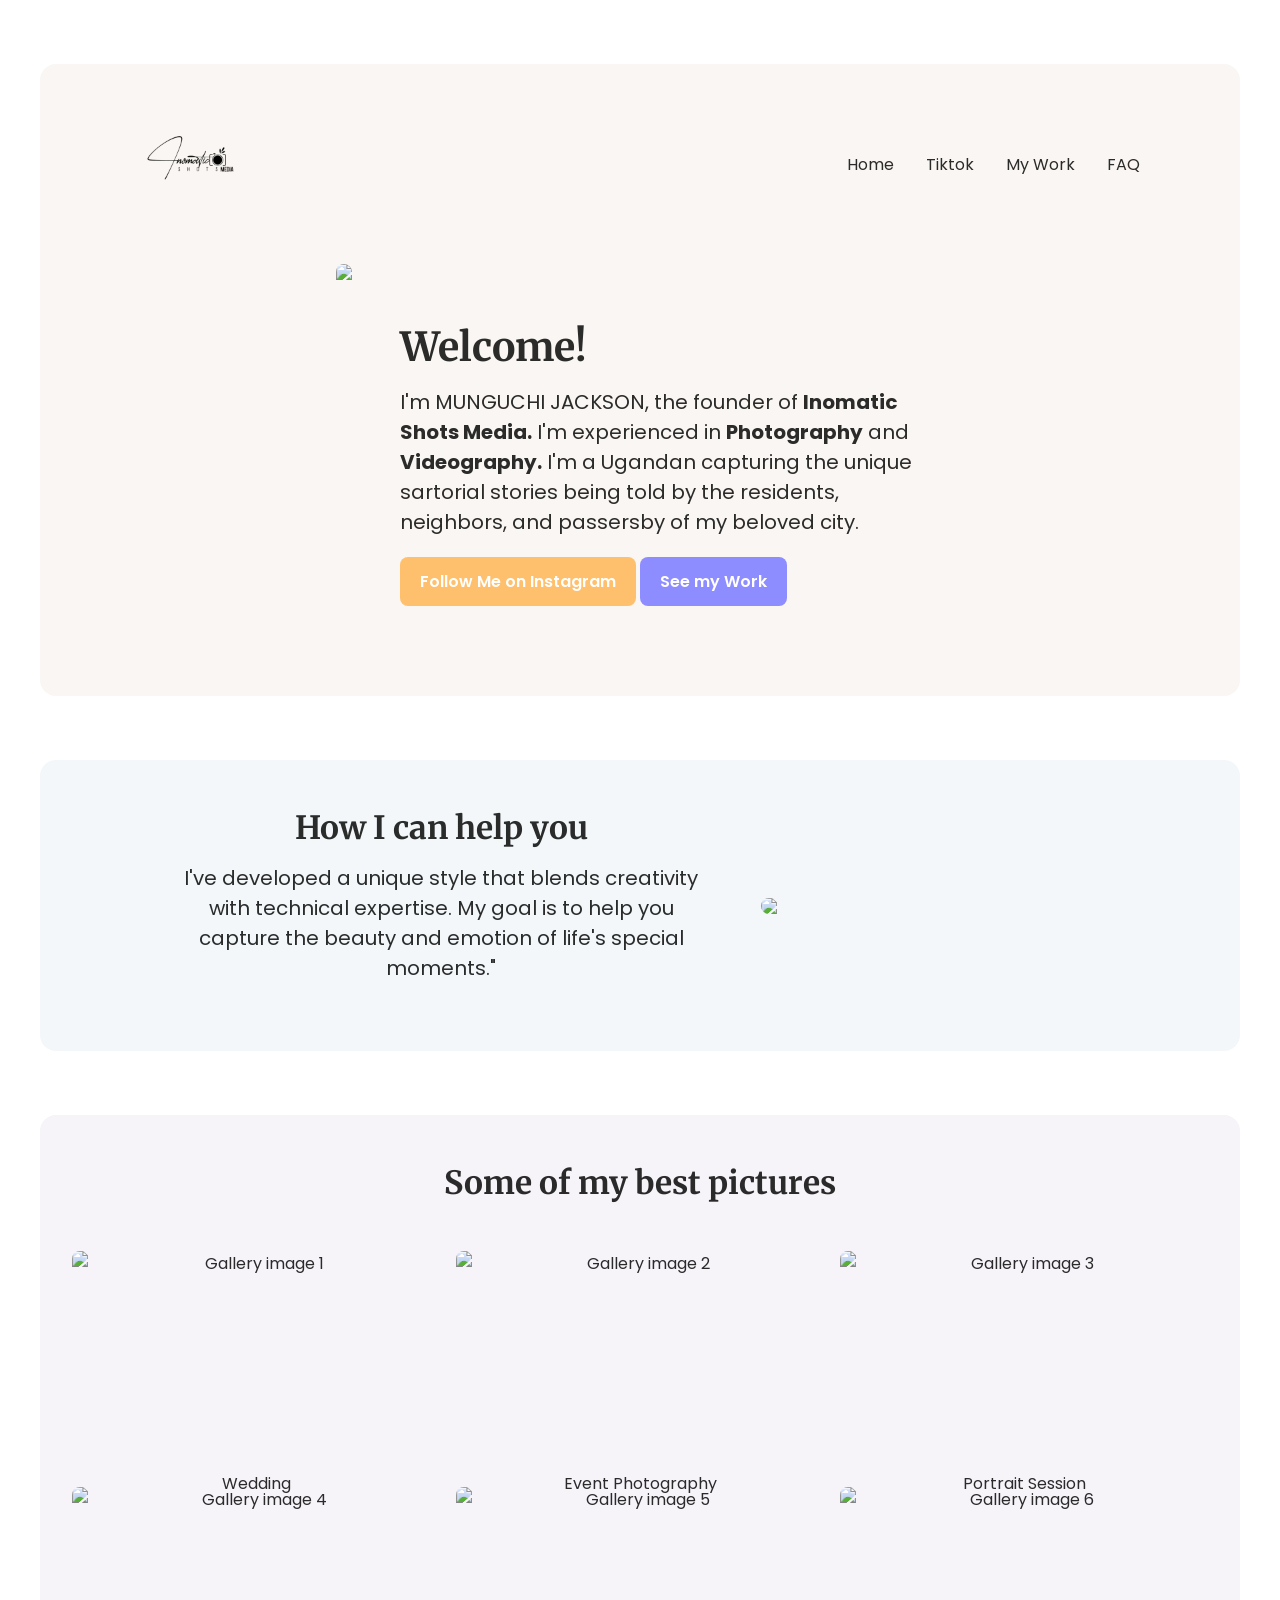
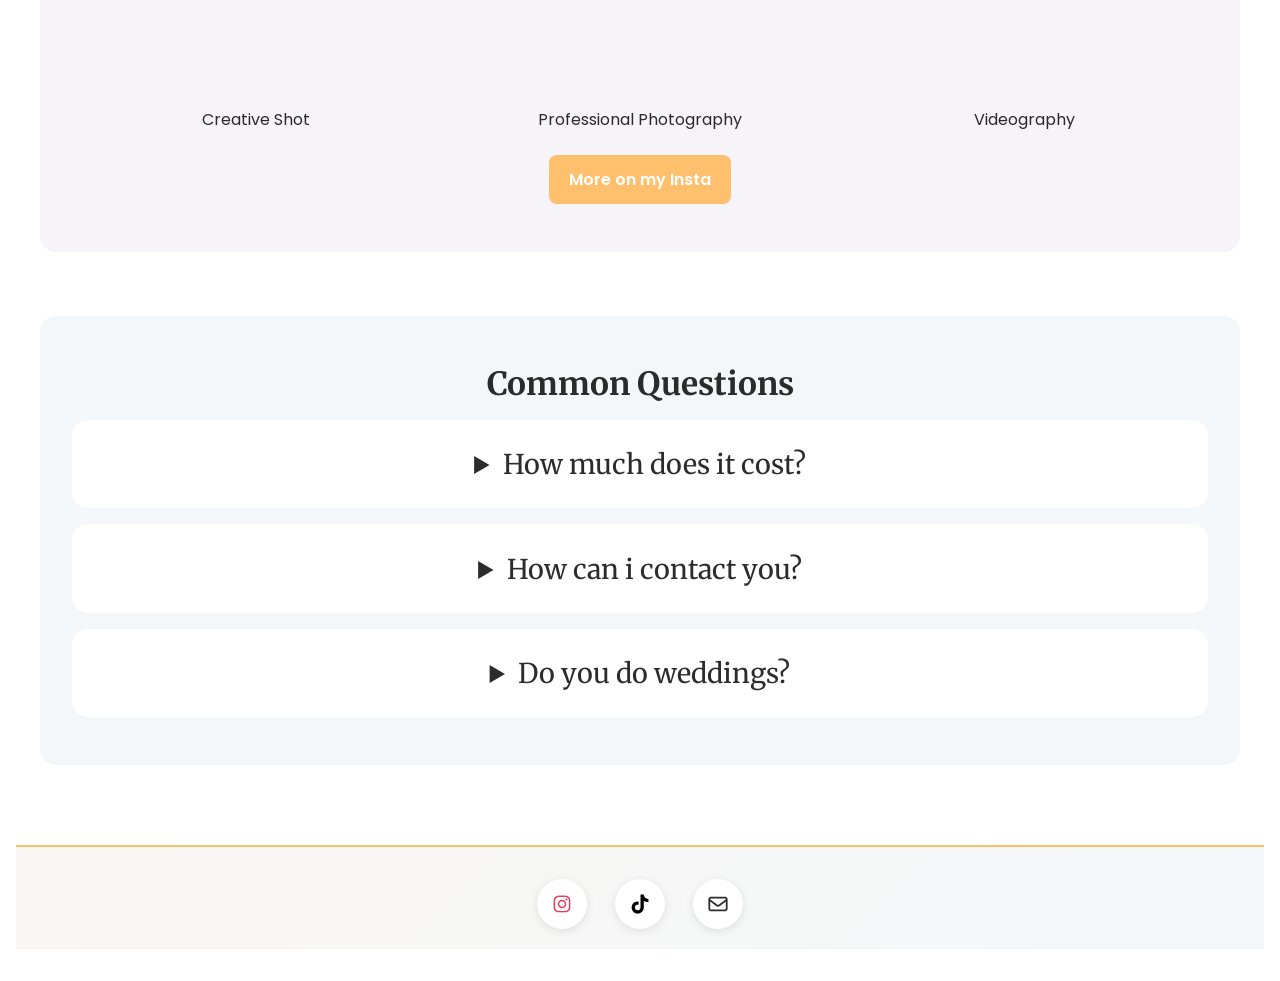
==== commit d109922a: "Update index.html" ====
--- a/index.html
+++ b/index.html
@@ -11,7 +11,7 @@
   <header>
     <nav>
       <ul>
-        <li><a href="index.html"><img src="image/logo.png" alt="Inomatic Shots Media Logo"></a></li>
+        <li><a href="index.html"><img src="images/logo.png" alt="Inomatic Shots Media Logo"></a></li>
         <li><a href="index.html">Home</a></li>
         <li><a href="index.html">Tiktok</a></li>
         <li><a href="#my-work">My Work</a></li>
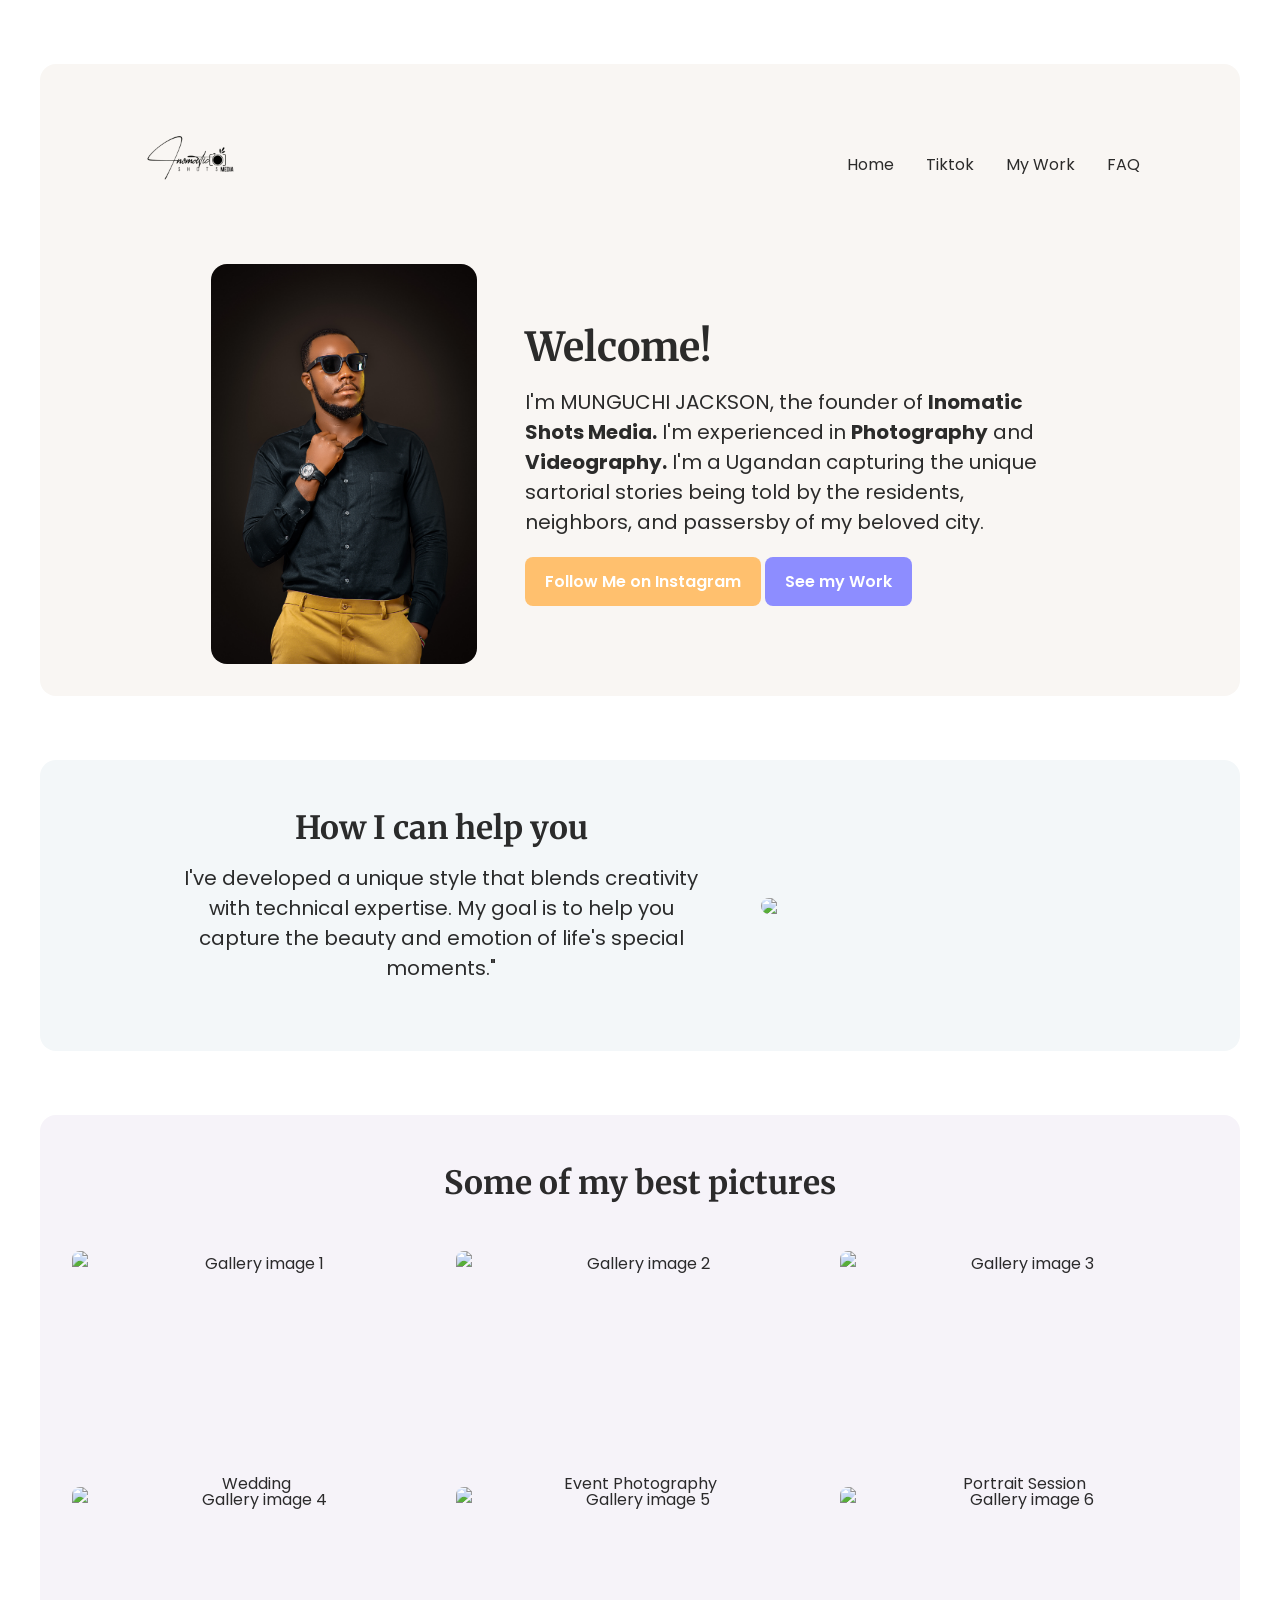
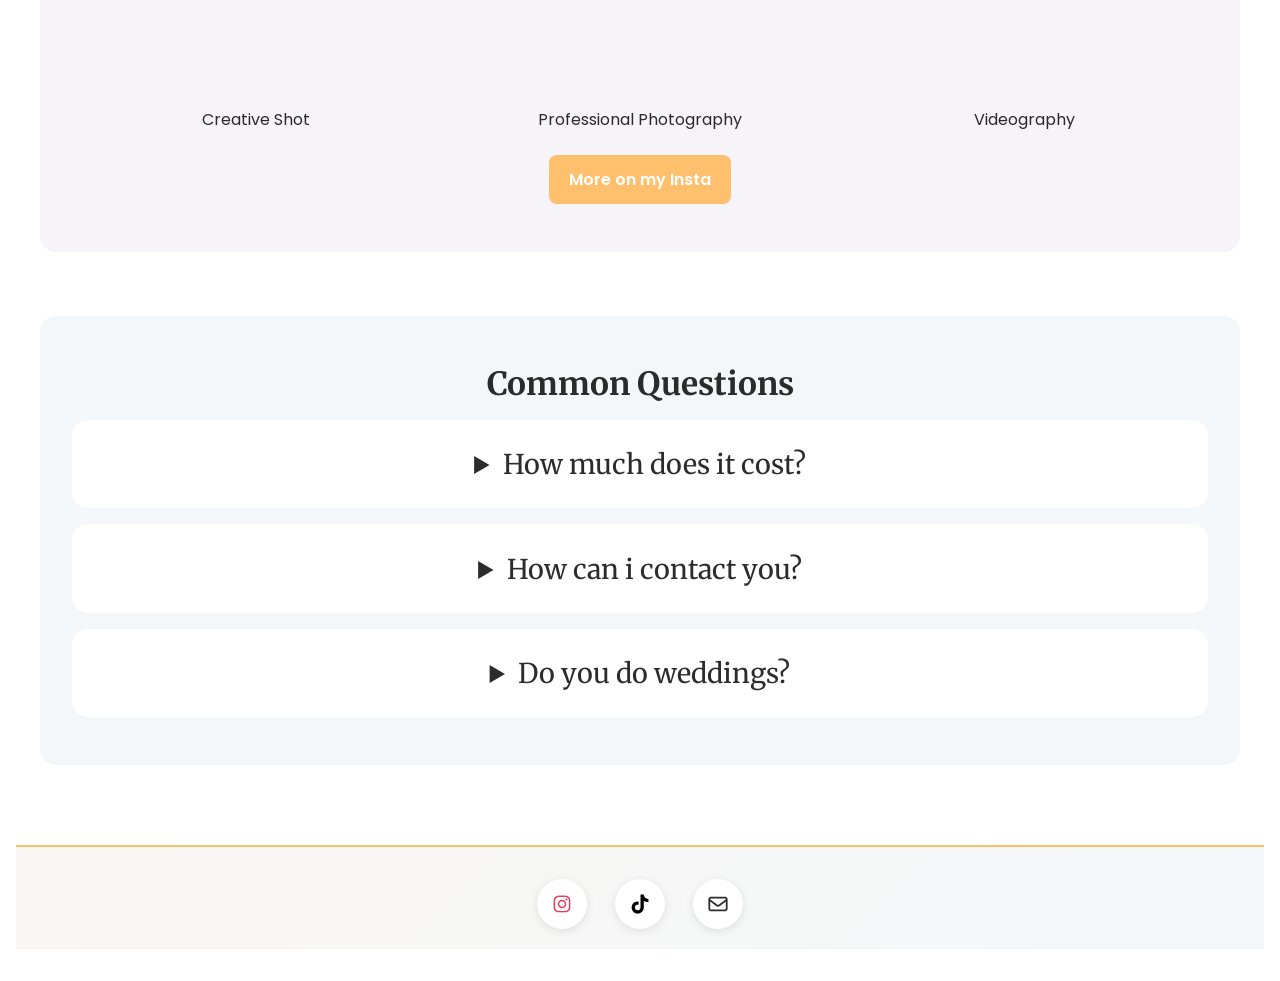
==== commit c71fff3f: "Update index.html" ====
--- a/index.html
+++ b/index.html
@@ -19,7 +19,7 @@
       </ul>
     </nav>
     <div class="flex-container">
-      <img height="400px" widith="300px" src="CEO.jpeg">
+      <img height="400px" widith="300px" src="images/CEO.jpeg">
       <div class="text-container">
         <h1>Welcome!</h1>
         <p>I'm MUNGUCHI JACKSON, the founder of <strong>Inomatic Shots Media.</strong> I'm experienced in <strong>Photography</strong> and <strong>Videography.</strong> I'm a Ugandan capturing the unique sartorial stories being told by the residents, neighbors, and passersby of my beloved city.</p>
@@ -35,7 +35,7 @@
               <h2>How I can help you</h2>
               <p>I've developed a unique style that blends creativity with technical expertise. My goal is to help you capture the beauty and emotion of life's special moments."</p>
           </div>
-          <img width="350px" src="C:\Users\INOMATICSHOTS MEDIA\Downloads\website\Inomatic shoots media\IMG-20260106-WA0509.jpg">
+          <img width="350px" src="images/IMG-20260106-WA0509.jpg">
       </div>
   </section> 
   
@@ -43,29 +43,29 @@
       <h2>Some of my best pictures</h2>
       <div class="gallery" id="gallery">
      <figure style="grid-area: img-1;">
-       <img src="IMG-20260106-WA0435.jpg" data-full="IMG-20260106-WA0435.jpg" alt="Gallery image 1">   
+       <img src="images/IMG-20260106-WA0435.jpg" data-full="images/IMG-20260106-WA0435.jpg" alt="Gallery image 1">   
           </a>
           <figcaption>Wedding</figcaption>
         </figure>
         <figure style="grid-area: img-2;">
-          <img src="IMG-20260106-WA0458.jpg" data-full="IMG-20260106-WA0458.jpg" alt="Gallery image 2">
+          <img src="images/IMG-20260106-WA0458.jpg" data-full="images/IMG-20260106-WA0458.jpg" alt="Gallery image 2">
           <figcaption>Event Photography</figcaption>
         </figure>
         <figure style="grid-area: img-3;">
-         <img src="IMG-20260106-WA0470.jpg" data-full="IMG-20260106-WA0470.jpg" alt="Gallery image 3"> 
+         <img src="images/IMG-20260106-WA0470.jpg" data-full="images/IMG-20260106-WA0470.jpg" alt="Gallery image 3"> 
           </a>
           <figcaption>Portrait Session</figcaption>
         </figure>
         <figure style="grid-area: img-4;">
-          <img src="IMG-20260106-WA0492.jpg" data-full="IMG-20260106-WA0492.jpg" alt="Gallery image 4">
+          <img src="images/IMG-20260106-WA0492.jpg" data-full="images/IMG-20260106-WA0492.jpg" alt="Gallery image 4">
           <figcaption>Creative Shot</figcaption>
         </figure>
         <figure style="grid-area: img-5;">
-          <img src="IMG-20260106-WA0480.jpg" data-full="IMG-20260106-WA0480.jpg" alt="Gallery image 5">
+          <img src="images/IMG-20260106-WA0480.jpg" data-full="images/IMG-20260106-WA0480.jpg" alt="Gallery image 5">
           <figcaption>Professional Photography</figcaption>
         </figure>
         <figure style="grid-area: img-6;">
-          <img src="IMG-20260106-WA0486.jpg" data-full="IMG-20260106-WA0486.jpg" alt="Gallery image 6">
+          <img src="images/IMG-20260106-WA0486.jpg" data-full="images/IMG-20260106-WA0486.jpg" alt="Gallery image 6">
           </a>
           <figcaption>Videography</figcaption>
         </figure>
